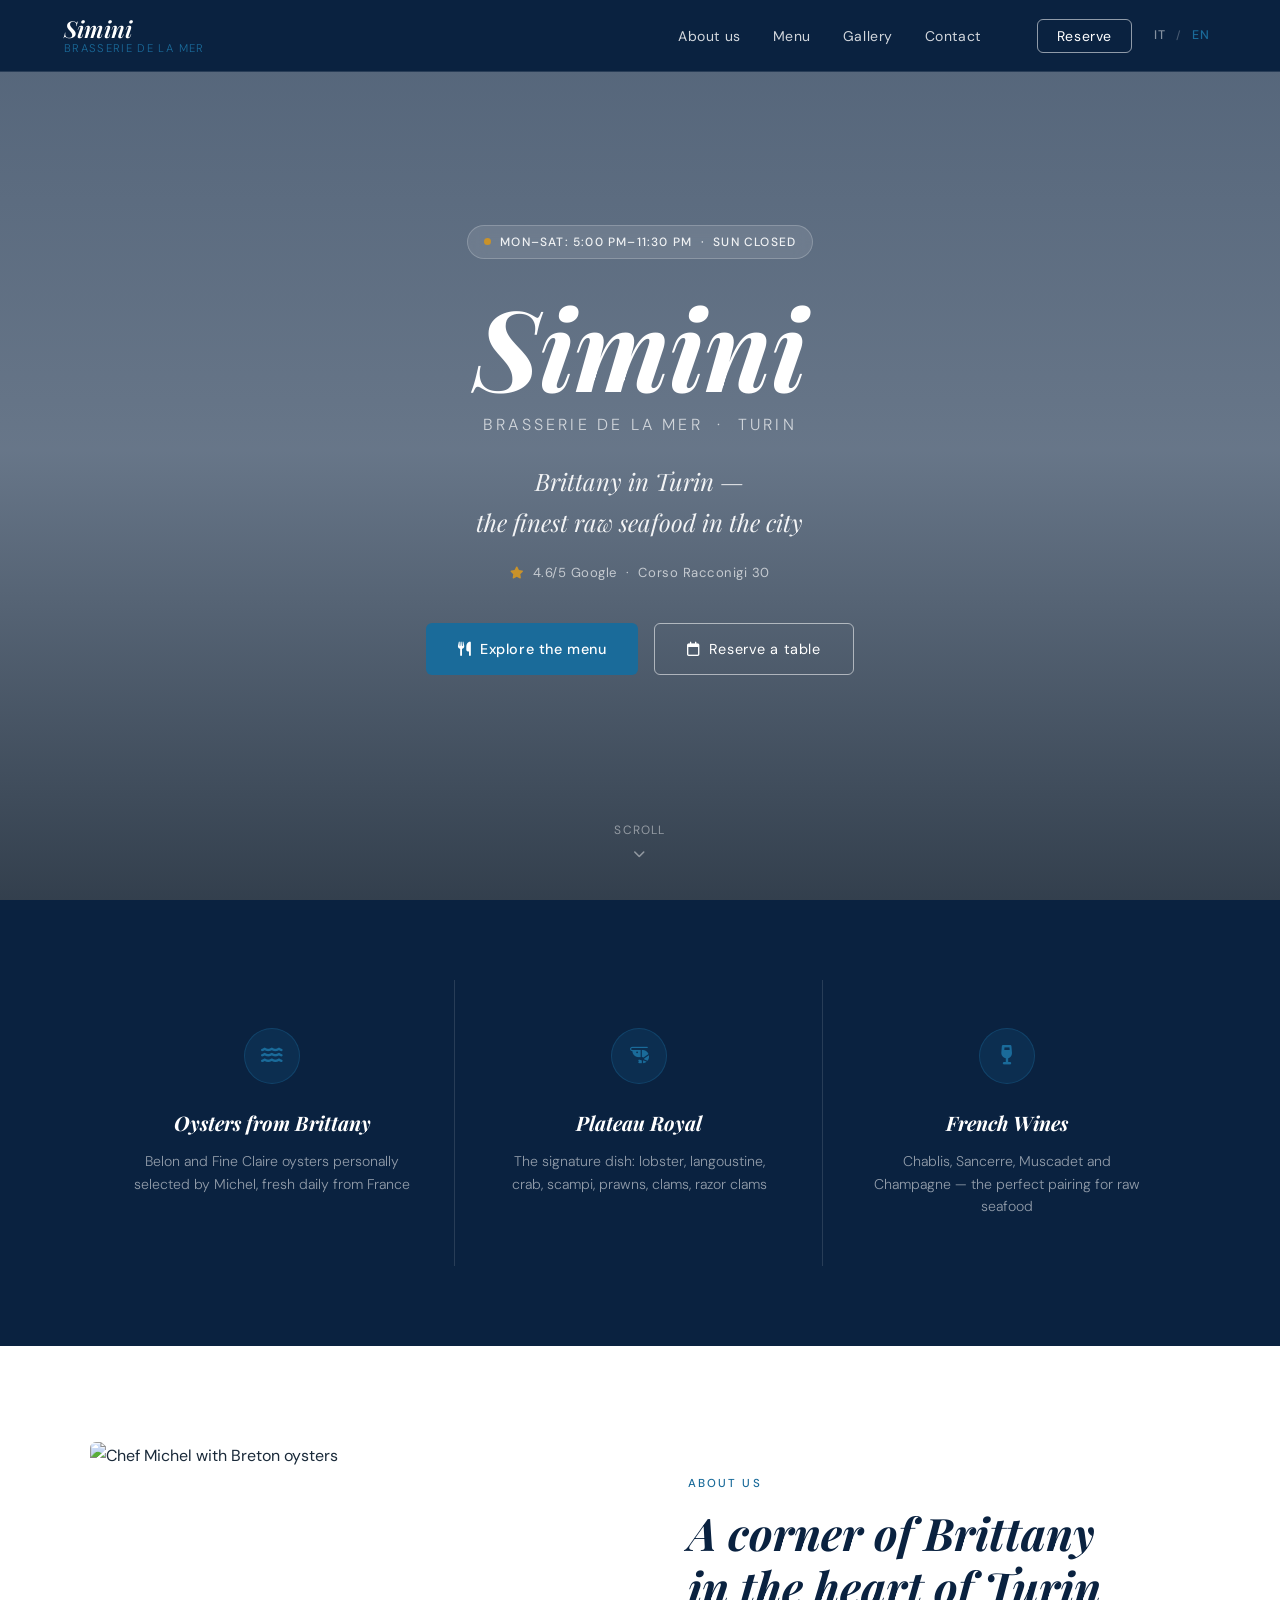
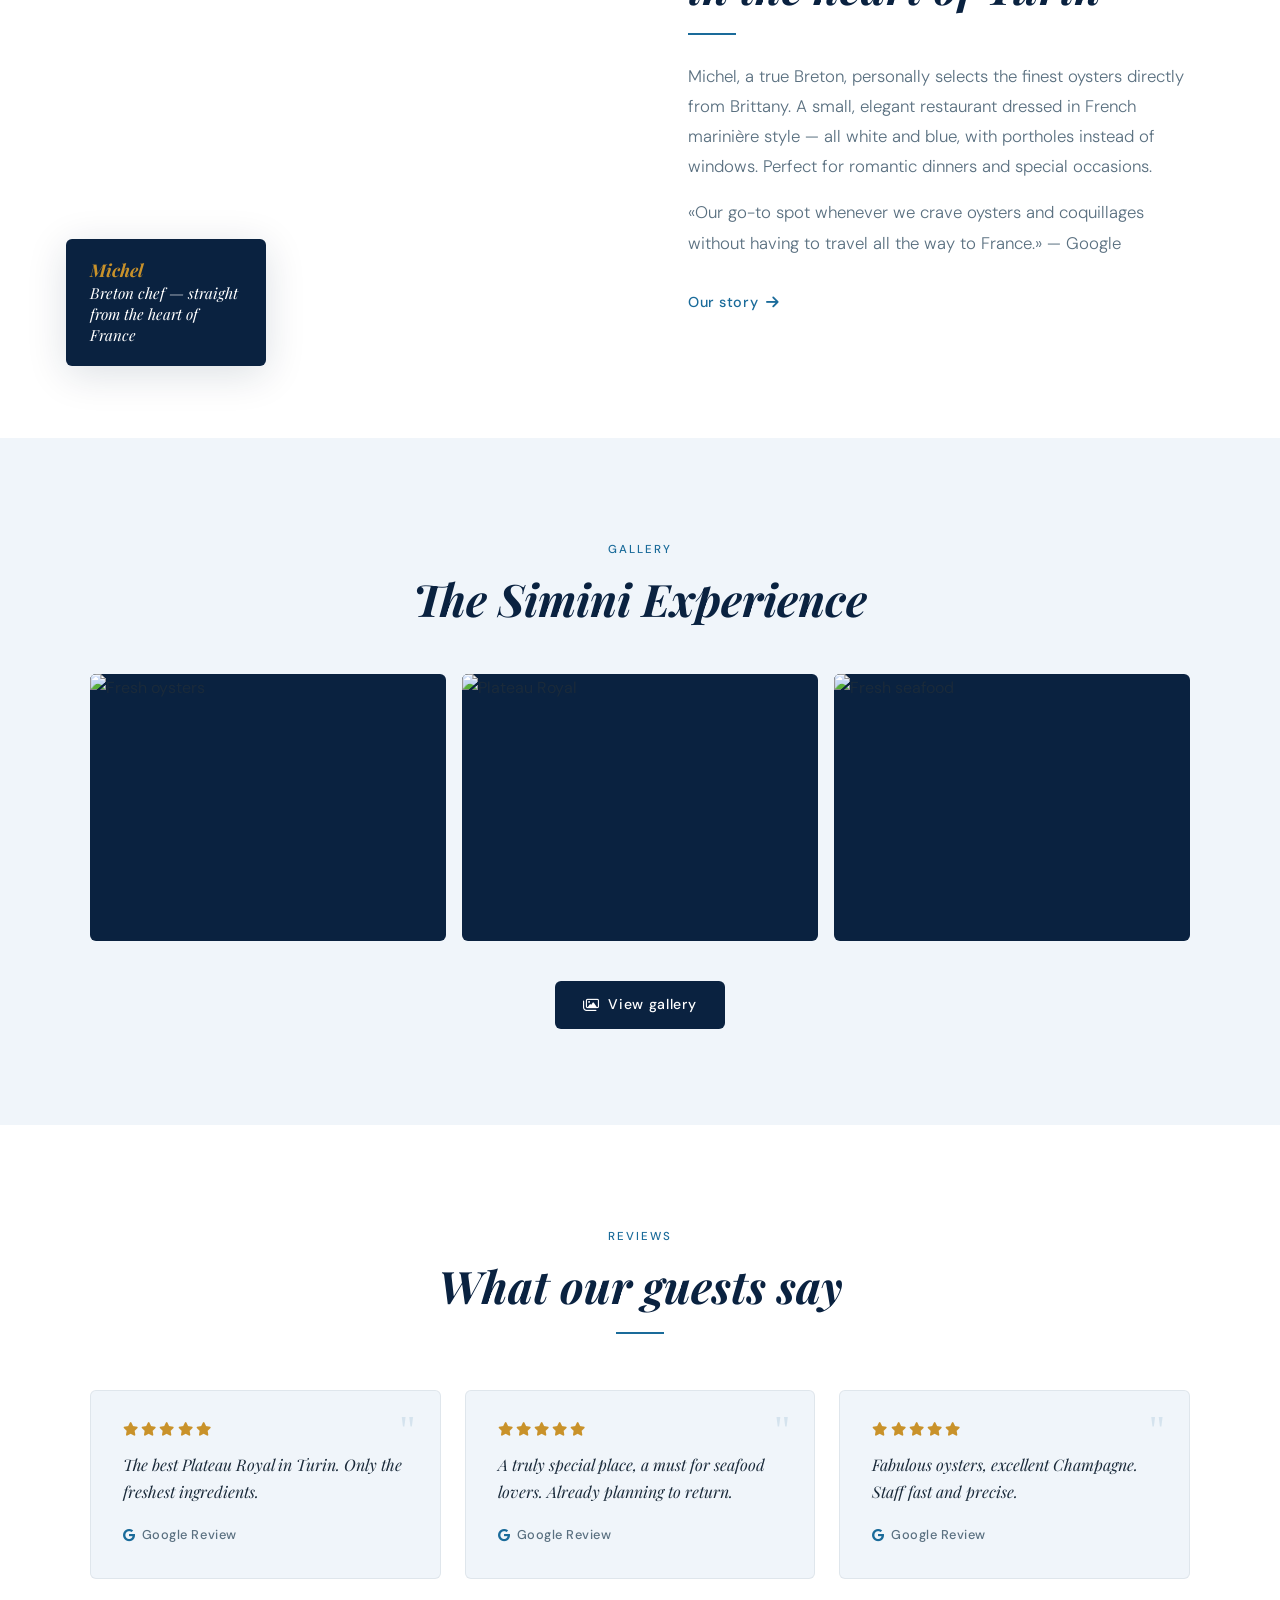
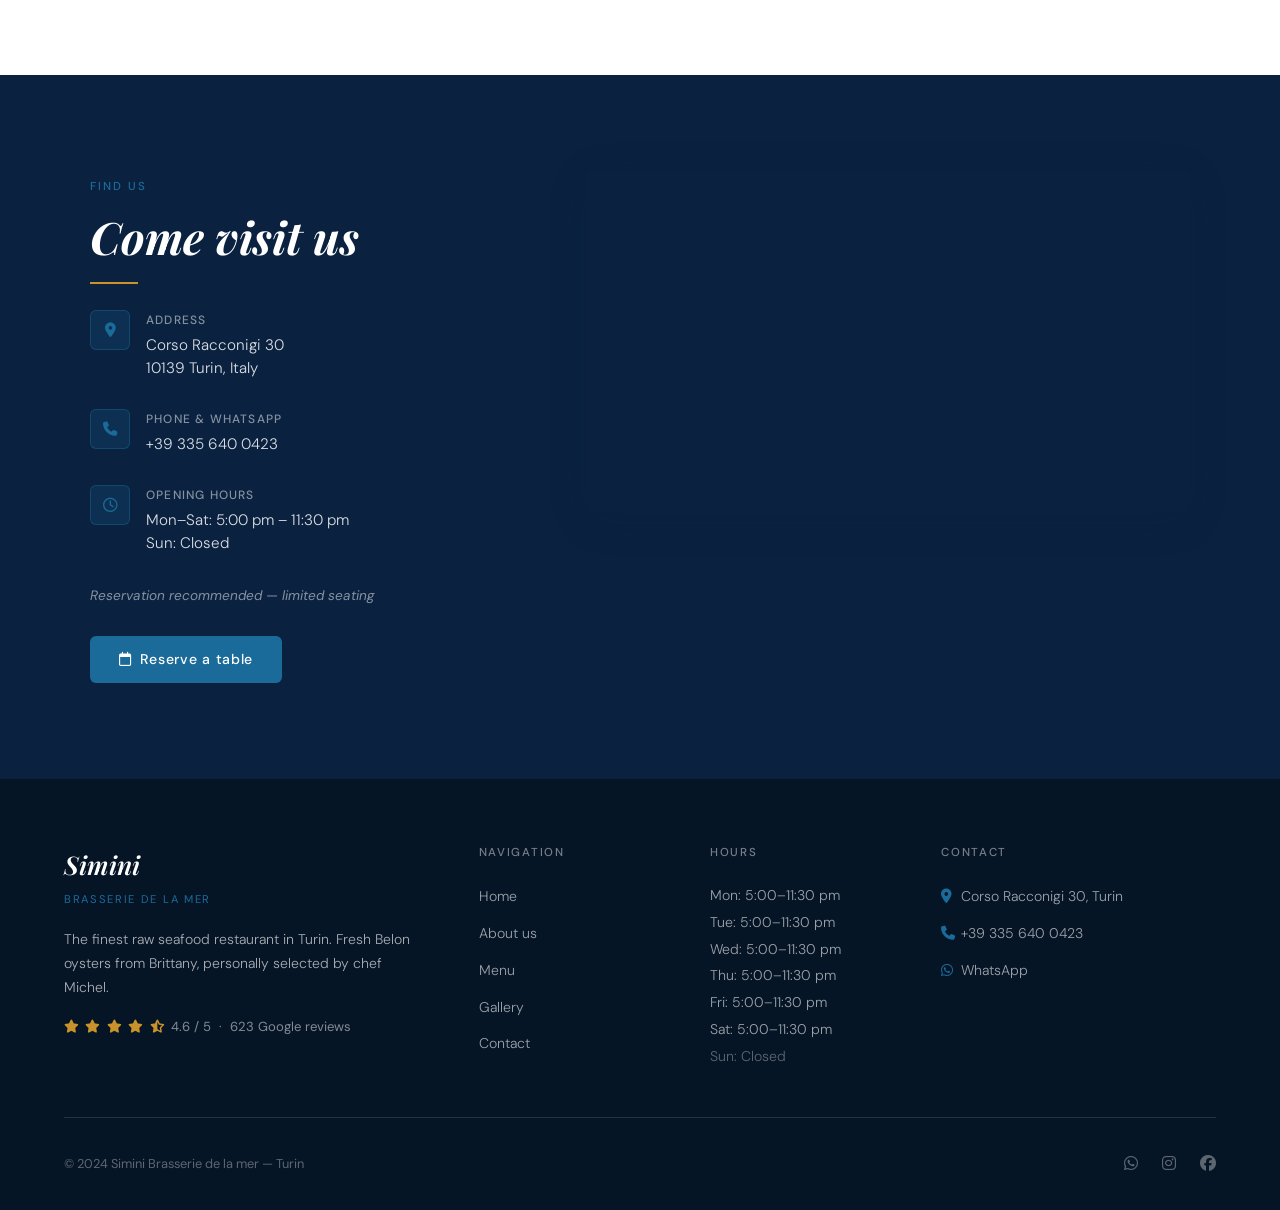
==== en/index.html @ ece5598d "Initial commit — Simini Brasserie de la mer website Multi-page IT/EN site: Home, Menu, About, Galler" ====
<!DOCTYPE html>
<html lang="en">
<head>
  <meta charset="UTF-8">
  <meta name="viewport" content="width=device-width, initial-scale=1.0">
  <title>Simini Brasserie de la mer — Raw Seafood in Turin</title>
  <meta name="description" content="The finest raw seafood restaurant in Turin. Fresh Belon oysters from Brittany, Plateau Royal, French wines. Corso Racconigi 30.">
  <link rel="stylesheet" href="../assets/css/style.css">
  <link rel="preconnect" href="https://fonts.googleapis.com">
  <link rel="preconnect" href="https://fonts.gstatic.com" crossorigin>
  <link rel="stylesheet" href="https://cdnjs.cloudflare.com/ajax/libs/font-awesome/6.5.0/css/all.min.css">
  <style>
    .fade-in { opacity:0; transform:translateY(24px); transition:opacity 0.7s ease, transform 0.7s ease; }
    .fade-in.visible { opacity:1; transform:none; }
  </style>
</head>
<body>

  <!-- NAVBAR -->
  <nav class="navbar">
    <a href="index.html" class="nav-brand">
      <span class="brand-main">Simini</span>
      <span class="brand-sub">Brasserie de la mer</span>
    </a>
    <ul class="nav-links">
      <li><a href="about.html">About us</a></li>
      <li><a href="menu.html">Menu</a></li>
      <li><a href="gallery.html">Gallery</a></li>
      <li><a href="contact.html">Contact</a></li>
      <li><a href="contact.html" class="nav-cta">Reserve</a></li>
    </ul>
    <div class="lang-toggle">
      <a href="../index.html">IT</a>
      <span class="lang-sep">/</span>
      <a href="index.html" class="active">EN</a>
    </div>
    <div class="nav-hamburger" aria-label="Menu">
      <span></span><span></span><span></span>
    </div>
  </nav>

  <!-- HERO -->
  <section class="hero">
    <div class="hero-bg"></div>
    <div class="hero-overlay"></div>
    <div class="hero-content">
      <div class="hero-eyebrow">
        <span class="dot"></span>
        Mon–Sat: 5:00 pm–11:30 pm &nbsp;·&nbsp; Sun closed
      </div>
      <h1>Simini</h1>
      <p class="hero-sub">Brasserie de la mer &nbsp;·&nbsp; Turin</p>
      <p class="hero-tagline">Brittany in Turin —<br>the finest raw seafood in the city</p>
      <p class="hero-badge">
        <i class="fa-solid fa-star"></i>
        4.6/5 Google &nbsp;·&nbsp; Corso Racconigi 30
      </p>
      <div class="hero-actions">
        <a href="menu.html" class="btn-primary">
          <i class="fa-solid fa-utensils"></i> Explore the menu
        </a>
        <a href="contact.html" class="btn-outline">
          <i class="fa-regular fa-calendar"></i> Reserve a table
        </a>
      </div>
    </div>
    <div class="hero-scroll">
      <span>Scroll</span>
      <i class="fa-solid fa-chevron-down"></i>
    </div>
  </section>

  <!-- SIGNATURE STRIP -->
  <section class="signature-strip">
    <div class="strip-grid">
      <div class="strip-card fade-in">
        <div class="strip-icon"><i class="fa-solid fa-water"></i></div>
        <h3>Oysters from Brittany</h3>
        <p>Belon and Fine Claire oysters personally selected by Michel, fresh daily from France</p>
      </div>
      <div class="strip-card fade-in">
        <div class="strip-icon"><i class="fa-solid fa-shrimp"></i></div>
        <h3>Plateau Royal</h3>
        <p>The signature dish: lobster, langoustine, crab, scampi, prawns, clams, razor clams</p>
      </div>
      <div class="strip-card fade-in">
        <div class="strip-icon"><i class="fa-solid fa-wine-glass"></i></div>
        <h3>French Wines</h3>
        <p>Chablis, Sancerre, Muscadet and Champagne — the perfect pairing for raw seafood</p>
      </div>
    </div>
  </section>

  <!-- ABOUT PREVIEW -->
  <section class="about-preview">
    <div class="about-grid">
      <div class="about-img-wrap fade-in">
        <img
          src="https://images.unsplash.com/photo-1584182896049-85bbd1c57d7c?w=800&auto=format&fit=crop"
          alt="Chef Michel with Breton oysters"
          loading="lazy"
        >
        <div class="about-img-badge">
          <strong>Michel</strong>
          Breton chef — straight from the heart of France
        </div>
      </div>
      <div class="fade-in">
        <span class="section-label">About us</span>
        <h2 class="section-title">A corner of Brittany<br>in the heart of Turin</h2>
        <div class="divider"></div>
        <p class="section-body">
          Michel, a true Breton, personally selects the finest oysters directly from Brittany.
          A small, elegant restaurant dressed in French marinière style — all white and blue,
          with portholes instead of windows. Perfect for romantic dinners and special occasions.
        </p>
        <p class="section-body mt-2">
          «Our go-to spot whenever we crave oysters and coquillages
          without having to travel all the way to France.» — Google
        </p>
        <a href="about.html" class="about-link">
          Our story <i class="fa-solid fa-arrow-right"></i>
        </a>
      </div>
    </div>
  </section>

  <!-- GALLERY PREVIEW -->
  <section class="gallery-preview">
    <div class="section-header">
      <span class="section-label">Gallery</span>
      <h2 class="section-title">The Simini Experience</h2>
    </div>
    <div class="gallery-grid">
      <div class="gallery-item fade-in">
        <img
          src="https://images.unsplash.com/photo-1559339352-11d035aa65de?w=600&auto=format&fit=crop"
          alt="Fresh oysters"
          loading="lazy"
        >
        <div class="gallery-item-overlay"><i class="fa-solid fa-plus"></i></div>
      </div>
      <div class="gallery-item fade-in">
        <img
          src="https://images.unsplash.com/photo-1534482421-64566f976cfa?w=600&auto=format&fit=crop"
          alt="Plateau Royal"
          loading="lazy"
        >
        <div class="gallery-item-overlay"><i class="fa-solid fa-plus"></i></div>
      </div>
      <div class="gallery-item fade-in">
        <img
          src="https://images.unsplash.com/photo-1569131629928-68a2c0e0c5ca?w=600&auto=format&fit=crop"
          alt="Fresh seafood"
          loading="lazy"
        >
        <div class="gallery-item-overlay"><i class="fa-solid fa-plus"></i></div>
      </div>
    </div>
    <div class="gallery-cta mt-3">
      <a href="gallery.html" class="btn-dark">
        <i class="fa-regular fa-images"></i> View gallery
      </a>
    </div>
  </section>

  <!-- REVIEWS -->
  <section class="reviews">
    <div class="section-header">
      <span class="section-label">Reviews</span>
      <h2 class="section-title">What our guests say</h2>
      <div class="divider" style="margin: 1rem auto 0;"></div>
    </div>
    <div class="reviews-grid">
      <div class="review-card fade-in">
        <div class="review-quote">"</div>
        <div class="review-stars">
          <i class="fa-solid fa-star"></i>
          <i class="fa-solid fa-star"></i>
          <i class="fa-solid fa-star"></i>
          <i class="fa-solid fa-star"></i>
          <i class="fa-solid fa-star"></i>
        </div>
        <p class="review-text">The best Plateau Royal in Turin. Only the freshest ingredients.</p>
        <p class="review-author"><i class="fa-brands fa-google"></i> Google Review</p>
      </div>
      <div class="review-card fade-in">
        <div class="review-quote">"</div>
        <div class="review-stars">
          <i class="fa-solid fa-star"></i>
          <i class="fa-solid fa-star"></i>
          <i class="fa-solid fa-star"></i>
          <i class="fa-solid fa-star"></i>
          <i class="fa-solid fa-star"></i>
        </div>
        <p class="review-text">A truly special place, a must for seafood lovers. Already planning to return.</p>
        <p class="review-author"><i class="fa-brands fa-google"></i> Google Review</p>
      </div>
      <div class="review-card fade-in">
        <div class="review-quote">"</div>
        <div class="review-stars">
          <i class="fa-solid fa-star"></i>
          <i class="fa-solid fa-star"></i>
          <i class="fa-solid fa-star"></i>
          <i class="fa-solid fa-star"></i>
          <i class="fa-solid fa-star"></i>
        </div>
        <p class="review-text">Fabulous oysters, excellent Champagne. Staff fast and precise.</p>
        <p class="review-author"><i class="fa-brands fa-google"></i> Google Review</p>
      </div>
    </div>
  </section>

  <!-- CONTACT PREVIEW -->
  <section class="contact-preview">
    <div class="contact-preview-grid">
      <div>
        <span class="section-label">Find us</span>
        <h2 class="section-title light">Come visit us</h2>
        <div class="divider gold"></div>
        <div class="contact-info-item">
          <div class="contact-info-icon"><i class="fa-solid fa-location-dot"></i></div>
          <div>
            <h4>Address</h4>
            <p>Corso Racconigi 30<br>10139 Turin, Italy</p>
          </div>
        </div>
        <div class="contact-info-item">
          <div class="contact-info-icon"><i class="fa-solid fa-phone"></i></div>
          <div>
            <h4>Phone &amp; WhatsApp</h4>
            <p><a href="tel:+393356400423" style="color:rgba(255,255,255,0.85)">+39 335 640 0423</a></p>
          </div>
        </div>
        <div class="contact-info-item">
          <div class="contact-info-icon"><i class="fa-regular fa-clock"></i></div>
          <div>
            <h4>Opening hours</h4>
            <p>Mon–Sat: 5:00 pm – 11:30 pm<br>Sun: Closed</p>
          </div>
        </div>
        <p style="font-size:0.85rem;color:rgba(255,255,255,0.5);font-style:italic;margin-top:0.5rem;">
          Reservation recommended — limited seating
        </p>
        <div style="margin-top:1.8rem;">
          <a href="contact.html" class="btn-ocean">
            <i class="fa-regular fa-calendar"></i> Reserve a table
          </a>
        </div>
      </div>
      <div class="map-container">
        <iframe
          title="Simini Turin Map"
          src="https://maps.google.com/maps?q=Simini+Brasserie+de+la+mer+Torino+Corso+Racconigi+30&output=embed"
          allowfullscreen
          loading="lazy"
        ></iframe>
      </div>
    </div>
  </section>

  <!-- FOOTER -->
  <footer>
    <div class="footer-grid">
      <div class="footer-brand">
        <span class="brand-main">Simini</span>
        <span class="brand-sub">Brasserie de la mer</span>
        <p>The finest raw seafood restaurant in Turin. Fresh Belon oysters from Brittany, personally selected by chef Michel.</p>
        <div class="footer-rating">
          <i class="fa-solid fa-star"></i>
          <i class="fa-solid fa-star"></i>
          <i class="fa-solid fa-star"></i>
          <i class="fa-solid fa-star"></i>
          <i class="fa-solid fa-star-half-stroke"></i>
          <span>4.6 / 5 &nbsp;·&nbsp; 623 Google reviews</span>
        </div>
      </div>
      <div class="footer-col">
        <h4>Navigation</h4>
        <ul>
          <li><a href="index.html">Home</a></li>
          <li><a href="about.html">About us</a></li>
          <li><a href="menu.html">Menu</a></li>
          <li><a href="gallery.html">Gallery</a></li>
          <li><a href="contact.html">Contact</a></li>
        </ul>
      </div>
      <div class="footer-col footer-hours">
        <h4>Hours</h4>
        <p>
          Mon: 5:00–11:30 pm<br>
          Tue: 5:00–11:30 pm<br>
          Wed: 5:00–11:30 pm<br>
          Thu: 5:00–11:30 pm<br>
          Fri: 5:00–11:30 pm<br>
          Sat: 5:00–11:30 pm<br>
          <span class="closed">Sun: Closed</span>
        </p>
      </div>
      <div class="footer-col">
        <h4>Contact</h4>
        <ul>
          <li><a href="https://maps.google.com/?q=Corso+Racconigi+30+Torino"><i class="fa-solid fa-location-dot" style="width:14px;color:var(--ocean);margin-right:6px;"></i>Corso Racconigi 30, Turin</a></li>
          <li><a href="tel:+393356400423"><i class="fa-solid fa-phone" style="width:14px;color:var(--ocean);margin-right:6px;"></i>+39 335 640 0423</a></li>
          <li><a href="https://wa.me/393356400423"><i class="fa-brands fa-whatsapp" style="width:14px;color:var(--ocean);margin-right:6px;"></i>WhatsApp</a></li>
        </ul>
      </div>
    </div>
    <div class="footer-bottom">
      <span class="footer-bottom-left">&copy; 2024 Simini Brasserie de la mer &mdash; Turin</span>
      <div class="footer-bottom-right">
        <a href="https://wa.me/393356400423" aria-label="WhatsApp"><i class="fa-brands fa-whatsapp"></i></a>
        <a href="https://www.instagram.com/" aria-label="Instagram"><i class="fa-brands fa-instagram"></i></a>
        <a href="https://www.facebook.com/" aria-label="Facebook"><i class="fa-brands fa-facebook"></i></a>
      </div>
    </div>
  </footer>

  <script src="../assets/js/main.js"></script>
</body>
</html>
---- assets/css/style.css ----
/* ============================================================
   Simini Brasserie de la mer — Main Stylesheet
   ============================================================ */

@import url('https://fonts.googleapis.com/css2?family=Playfair+Display:ital,wght@0,400;0,600;0,700;1,400;1,600;1,700&family=DM+Sans:wght@300;400;500&display=swap');

/* Variables */
:root {
  --navy:      #0a2240;
  --white:     #ffffff;
  --ocean:     #1a6b9a;
  --gold:      #c9922a;
  --light-bg:  #f0f5fa;
  --footer-bg: #061526;
  --text-dark: #1a2a3a;
  --text-muted:#5a7080;
  --border:    rgba(255,255,255,0.12);
  --shadow:    0 8px 40px rgba(10,34,64,0.14);
  --radius:    6px;
  --transition: 0.3s ease;
}

/* Reset */
*, *::before, *::after { box-sizing: border-box; margin: 0; padding: 0; }
html { scroll-behavior: smooth; }
body {
  font-family: 'DM Sans', sans-serif;
  font-weight: 400;
  color: var(--text-dark);
  background: var(--white);
  line-height: 1.7;
  -webkit-font-smoothing: antialiased;
}
img { display: block; max-width: 100%; height: auto; }
a { text-decoration: none; color: inherit; }
ul { list-style: none; }

/* ============================================================
   NAVBAR
   ============================================================ */
.navbar {
  position: fixed;
  top: 0; left: 0; right: 0;
  z-index: 1000;
  background: var(--navy);
  height: 72px;
  display: flex;
  align-items: center;
  padding: 0 5%;
  border-bottom: 1px solid var(--border);
  transition: background var(--transition), box-shadow var(--transition);
}
.navbar.scrolled {
  background: rgba(10,34,64,0.97);
  box-shadow: 0 2px 24px rgba(6,21,38,0.35);
}
.nav-brand {
  display: flex;
  flex-direction: column;
  line-height: 1.15;
  margin-right: auto;
}
.nav-brand .brand-main {
  font-family: 'Playfair Display', serif;
  font-style: italic;
  font-size: 1.45rem;
  font-weight: 600;
  color: var(--white);
  letter-spacing: 0.01em;
}
.nav-brand .brand-sub {
  font-family: 'DM Sans', sans-serif;
  font-weight: 300;
  font-size: 0.7rem;
  color: var(--ocean);
  letter-spacing: 0.12em;
  text-transform: uppercase;
}
.nav-links {
  display: flex;
  align-items: center;
  gap: 2rem;
}
.nav-links a {
  font-family: 'DM Sans', sans-serif;
  font-weight: 400;
  font-size: 0.875rem;
  color: rgba(255,255,255,0.82);
  letter-spacing: 0.04em;
  transition: color var(--transition);
  position: relative;
}
.nav-links a::after {
  content: '';
  position: absolute;
  bottom: -3px; left: 0;
  width: 0; height: 1px;
  background: var(--ocean);
  transition: width var(--transition);
}
.nav-links a:hover,
.nav-links a.active { color: var(--white); }
.nav-links a:hover::after,
.nav-links a.active::after { width: 100%; }
.nav-cta {
  margin-left: 1.5rem;
  padding: 0.45rem 1.2rem;
  background: transparent;
  border: 1px solid rgba(255,255,255,0.55);
  border-radius: var(--radius);
  color: var(--white) !important;
  font-size: 0.82rem;
  font-weight: 500;
  letter-spacing: 0.06em;
  transition: background var(--transition), border-color var(--transition);
}
.nav-cta:hover {
  background: var(--ocean);
  border-color: var(--ocean);
}
.nav-cta::after { display: none !important; }
.lang-toggle {
  margin-left: 1rem;
  display: flex;
  align-items: center;
  gap: 0.3rem;
  font-size: 0.78rem;
  font-weight: 500;
  letter-spacing: 0.08em;
}
.lang-toggle a {
  color: rgba(255,255,255,0.5);
  transition: color var(--transition);
  padding: 0.2rem 0.35rem;
  border-radius: 3px;
}
.lang-toggle a.active,
.lang-toggle a:hover { color: var(--white); }
.lang-toggle a.active { color: var(--ocean); }
.lang-sep { color: rgba(255,255,255,0.25); font-size: 0.7rem; }

/* Hamburger */
.nav-hamburger {
  display: none;
  flex-direction: column;
  gap: 5px;
  cursor: pointer;
  margin-left: 1rem;
  padding: 4px;
}
.nav-hamburger span {
  display: block;
  width: 22px; height: 2px;
  background: var(--white);
  border-radius: 2px;
  transition: all var(--transition);
}
.nav-hamburger.open span:nth-child(1) { transform: translateY(7px) rotate(45deg); }
.nav-hamburger.open span:nth-child(2) { opacity: 0; }
.nav-hamburger.open span:nth-child(3) { transform: translateY(-7px) rotate(-45deg); }

/* ============================================================
   HERO
   ============================================================ */
.hero {
  min-height: 100vh;
  position: relative;
  display: flex;
  align-items: center;
  justify-content: center;
  text-align: center;
  overflow: hidden;
}
.hero-bg {
  position: absolute;
  inset: 0;
  background-image: url('https://images.unsplash.com/photo-1559339352-11d035aa65de?w=1600&auto=format&fit=crop');
  background-size: cover;
  background-position: center;
  transform: scale(1.04);
  transition: transform 8s ease;
}
.hero:hover .hero-bg { transform: scale(1); }
.hero-overlay {
  position: absolute;
  inset: 0;
  background: linear-gradient(
    180deg,
    rgba(10,34,64,0.7) 0%,
    rgba(10,34,64,0.62) 50%,
    rgba(6,21,38,0.82) 100%
  );
}
.hero-content {
  position: relative;
  z-index: 2;
  padding: 0 1.5rem;
  max-width: 800px;
}
.hero-eyebrow {
  display: inline-flex;
  align-items: center;
  gap: 0.6rem;
  background: rgba(255,255,255,0.1);
  backdrop-filter: blur(8px);
  border: 1px solid rgba(255,255,255,0.2);
  border-radius: 50px;
  padding: 0.35rem 1rem;
  font-size: 0.75rem;
  font-weight: 500;
  color: rgba(255,255,255,0.9);
  letter-spacing: 0.1em;
  text-transform: uppercase;
  margin-bottom: 1.8rem;
}
.hero-eyebrow .dot {
  width: 7px; height: 7px;
  background: var(--gold);
  border-radius: 50%;
  animation: pulse 2s infinite;
}
@keyframes pulse {
  0%,100% { opacity:1; transform:scale(1); }
  50% { opacity:0.5; transform:scale(1.3); }
}
.hero h1 {
  font-family: 'Playfair Display', serif;
  font-style: italic;
  font-size: clamp(3.5rem, 9vw, 7rem);
  font-weight: 700;
  color: var(--white);
  line-height: 1.05;
  letter-spacing: -0.01em;
  margin-bottom: 0.4rem;
}
.hero-sub {
  font-family: 'DM Sans', sans-serif;
  font-weight: 300;
  font-size: clamp(0.85rem, 2vw, 1rem);
  color: rgba(255,255,255,0.7);
  letter-spacing: 0.2em;
  text-transform: uppercase;
  margin-bottom: 1.4rem;
}
.hero-tagline {
  font-family: 'Playfair Display', serif;
  font-style: italic;
  font-size: clamp(1.1rem, 2.5vw, 1.5rem);
  color: rgba(255,255,255,0.92);
  margin-bottom: 1rem;
  font-weight: 400;
}
.hero-badge {
  display: inline-flex;
  align-items: center;
  gap: 0.5rem;
  font-size: 0.82rem;
  color: rgba(255,255,255,0.65);
  margin-bottom: 2.4rem;
  letter-spacing: 0.04em;
}
.hero-badge i { color: var(--gold); font-size: 0.75rem; }
.hero-actions {
  display: flex;
  gap: 1rem;
  justify-content: center;
  flex-wrap: wrap;
}
.btn-primary {
  padding: 0.8rem 2rem;
  background: var(--ocean);
  color: var(--white);
  border: none;
  border-radius: var(--radius);
  font-family: 'DM Sans', sans-serif;
  font-weight: 500;
  font-size: 0.9rem;
  letter-spacing: 0.04em;
  cursor: pointer;
  transition: background var(--transition), transform var(--transition), box-shadow var(--transition);
  display: inline-flex;
  align-items: center;
  gap: 0.5rem;
}
.btn-primary:hover {
  background: #1580b8;
  transform: translateY(-2px);
  box-shadow: 0 6px 20px rgba(26,107,154,0.45);
}
.btn-outline {
  padding: 0.8rem 2rem;
  background: transparent;
  color: var(--white);
  border: 1px solid rgba(255,255,255,0.55);
  border-radius: var(--radius);
  font-family: 'DM Sans', sans-serif;
  font-weight: 400;
  font-size: 0.9rem;
  letter-spacing: 0.04em;
  cursor: pointer;
  transition: all var(--transition);
  display: inline-flex;
  align-items: center;
  gap: 0.5rem;
}
.btn-outline:hover {
  background: rgba(255,255,255,0.1);
  border-color: rgba(255,255,255,0.8);
  transform: translateY(-2px);
}
.hero-scroll {
  position: absolute;
  bottom: 2.5rem; left: 50%;
  transform: translateX(-50%);
  z-index: 2;
  color: rgba(255,255,255,0.45);
  font-size: 0.75rem;
  letter-spacing: 0.1em;
  text-transform: uppercase;
  display: flex;
  flex-direction: column;
  align-items: center;
  gap: 0.5rem;
}
.hero-scroll i { animation: bounce 2s infinite; }
@keyframes bounce {
  0%,100% { transform: translateY(0); }
  50% { transform: translateY(6px); }
}

/* ============================================================
   SECTIONS
   ============================================================ */
section { padding: 6rem 5%; }
.section-label {
  display: inline-block;
  font-size: 0.72rem;
  font-weight: 500;
  letter-spacing: 0.18em;
  text-transform: uppercase;
  color: var(--ocean);
  margin-bottom: 0.8rem;
}
.section-title {
  font-family: 'Playfair Display', serif;
  font-style: italic;
  font-size: clamp(1.8rem, 4vw, 2.8rem);
  font-weight: 700;
  color: var(--navy);
  line-height: 1.2;
  margin-bottom: 1.2rem;
}
.section-title.light { color: var(--white); }
.section-body {
  font-weight: 300;
  font-size: 1.05rem;
  color: var(--text-muted);
  max-width: 560px;
  line-height: 1.8;
}
.section-body.light { color: rgba(255,255,255,0.72); }
.divider {
  width: 48px; height: 2px;
  background: var(--ocean);
  margin: 1rem 0 1.6rem;
}
.divider.gold { background: var(--gold); }

/* ============================================================
   SIGNATURE STRIP
   ============================================================ */
.signature-strip {
  background: var(--navy);
  padding: 5rem 5%;
}
.strip-grid {
  display: grid;
  grid-template-columns: repeat(3,1fr);
  gap: 2px;
  max-width: 1100px;
  margin: 0 auto;
}
.strip-card {
  padding: 3rem 2.5rem;
  text-align: center;
  border-right: 1px solid var(--border);
  transition: background var(--transition);
}
.strip-card:last-child { border-right: none; }
.strip-card:hover { background: rgba(255,255,255,0.04); }
.strip-icon {
  width: 56px; height: 56px;
  background: rgba(26,107,154,0.18);
  border: 1px solid rgba(26,107,154,0.35);
  border-radius: 50%;
  display: flex;
  align-items: center;
  justify-content: center;
  margin: 0 auto 1.4rem;
  font-size: 1.2rem;
  color: var(--ocean);
  transition: background var(--transition), border-color var(--transition);
}
.strip-card:hover .strip-icon {
  background: rgba(26,107,154,0.3);
  border-color: var(--ocean);
}
.strip-card h3 {
  font-family: 'Playfair Display', serif;
  font-style: italic;
  font-size: 1.25rem;
  color: var(--white);
  margin-bottom: 0.6rem;
}
.strip-card p {
  font-size: 0.88rem;
  font-weight: 300;
  color: rgba(255,255,255,0.55);
  line-height: 1.6;
}

/* ============================================================
   ABOUT PREVIEW
   ============================================================ */
.about-preview {
  background: var(--white);
}
.about-grid {
  display: grid;
  grid-template-columns: 1fr 1fr;
  gap: 6rem;
  align-items: center;
  max-width: 1100px;
  margin: 0 auto;
}
.about-img-wrap {
  position: relative;
}
.about-img-wrap img {
  width: 100%;
  height: 500px;
  object-fit: cover;
  border-radius: var(--radius);
}
.about-img-badge {
  position: absolute;
  bottom: -1.5rem; left: -1.5rem;
  background: var(--navy);
  color: var(--white);
  padding: 1.2rem 1.5rem;
  border-radius: var(--radius);
  font-family: 'Playfair Display', serif;
  font-style: italic;
  font-size: 0.95rem;
  box-shadow: var(--shadow);
  max-width: 200px;
  line-height: 1.4;
}
.about-img-badge strong { display: block; font-size: 1.1rem; color: var(--gold); }
.about-link {
  display: inline-flex;
  align-items: center;
  gap: 0.5rem;
  margin-top: 2rem;
  font-weight: 500;
  font-size: 0.9rem;
  color: var(--ocean);
  letter-spacing: 0.04em;
  transition: gap var(--transition);
}
.about-link:hover { gap: 0.8rem; }

/* ============================================================
   GALLERY PREVIEW
   ============================================================ */
.gallery-preview {
  background: var(--light-bg);
}
.gallery-preview .section-header {
  text-align: center;
  margin-bottom: 3rem;
}
.gallery-grid {
  display: grid;
  grid-template-columns: repeat(3,1fr);
  gap: 1rem;
  max-width: 1100px;
  margin: 0 auto 2.5rem;
}
.gallery-item {
  position: relative;
  overflow: hidden;
  border-radius: var(--radius);
  aspect-ratio: 4/3;
  background: var(--navy);
}
.gallery-item img {
  width: 100%; height: 100%;
  object-fit: cover;
  transition: transform 0.6s ease;
}
.gallery-item:hover img { transform: scale(1.07); }
.gallery-item-overlay {
  position: absolute;
  inset: 0;
  background: rgba(10,34,64,0.35);
  opacity: 0;
  transition: opacity var(--transition);
  display: flex;
  align-items: center;
  justify-content: center;
  color: var(--white);
  font-size: 1.5rem;
}
.gallery-item:hover .gallery-item-overlay { opacity: 1; }
.gallery-cta { text-align: center; }

/* ============================================================
   REVIEWS
   ============================================================ */
.reviews {
  background: var(--white);
}
.reviews .section-header {
  text-align: center;
  margin-bottom: 3.5rem;
}
.reviews-grid {
  display: grid;
  grid-template-columns: repeat(3,1fr);
  gap: 1.5rem;
  max-width: 1100px;
  margin: 0 auto;
}
.review-card {
  background: var(--light-bg);
  border: 1px solid rgba(10,34,64,0.07);
  border-radius: var(--radius);
  padding: 2rem;
  transition: transform var(--transition), box-shadow var(--transition);
  position: relative;
}
.review-card:hover {
  transform: translateY(-4px);
  box-shadow: var(--shadow);
}
.review-stars {
  display: flex;
  gap: 0.2rem;
  margin-bottom: 1rem;
}
.review-stars i { color: var(--gold); font-size: 0.85rem; }
.review-text {
  font-family: 'Playfair Display', serif;
  font-style: italic;
  font-size: 1rem;
  color: var(--text-dark);
  line-height: 1.65;
  margin-bottom: 1.2rem;
}
.review-author {
  font-size: 0.8rem;
  font-weight: 500;
  color: var(--text-muted);
  letter-spacing: 0.04em;
  display: flex;
  align-items: center;
  gap: 0.4rem;
}
.review-author i { color: var(--ocean); }
.review-quote {
  position: absolute;
  top: 1.2rem; right: 1.5rem;
  font-size: 2.5rem;
  color: var(--ocean);
  opacity: 0.12;
  font-family: Georgia, serif;
  line-height: 1;
}

/* ============================================================
   CONTACT PREVIEW
   ============================================================ */
.contact-preview {
  background: var(--navy);
  padding: 6rem 5%;
}
.contact-preview-grid {
  display: grid;
  grid-template-columns: 1fr 1.4fr;
  gap: 4rem;
  align-items: start;
  max-width: 1100px;
  margin: 0 auto;
}
.contact-info-item {
  display: flex;
  align-items: flex-start;
  gap: 1rem;
  margin-bottom: 1.8rem;
}
.contact-info-icon {
  width: 40px; height: 40px;
  min-width: 40px;
  background: rgba(26,107,154,0.2);
  border: 1px solid rgba(26,107,154,0.4);
  border-radius: var(--radius);
  display: flex;
  align-items: center;
  justify-content: center;
  color: var(--ocean);
  font-size: 0.9rem;
}
.contact-info-item h4 {
  font-size: 0.75rem;
  font-weight: 500;
  letter-spacing: 0.1em;
  text-transform: uppercase;
  color: rgba(255,255,255,0.5);
  margin-bottom: 0.25rem;
}
.contact-info-item p, .contact-info-item a {
  font-size: 0.95rem;
  color: rgba(255,255,255,0.85);
  font-weight: 300;
  line-height: 1.5;
}
.map-container {
  border-radius: var(--radius);
  overflow: hidden;
  box-shadow: var(--shadow);
}
.map-container iframe {
  width: 100%;
  height: 340px;
  border: none;
  display: block;
}

/* ============================================================
   MENU PAGE
   ============================================================ */
.page-header {
  padding: 10rem 5% 5rem;
  background: var(--navy);
  text-align: center;
  position: relative;
  overflow: hidden;
}
.page-header::before {
  content: '';
  position: absolute;
  inset: 0;
  background: url('https://images.unsplash.com/photo-1559339352-11d035aa65de?w=1200&auto=format&fit=crop') center/cover;
  opacity: 0.12;
}
.page-header > * { position: relative; z-index: 1; }
.page-header .section-label { color: var(--ocean); }
.page-header .section-title { color: var(--white); font-size: clamp(2rem, 5vw, 3.5rem); }
.page-header .section-body { color: rgba(255,255,255,0.65); margin: 0 auto; max-width: 600px; }
.menu-page { padding: 5rem 5%; background: var(--white); }
.menu-inner { max-width: 900px; margin: 0 auto; }
.menu-category {
  margin-bottom: 4rem;
  padding-bottom: 4rem;
  border-bottom: 1px solid rgba(10,34,64,0.08);
}
.menu-category:last-child { border-bottom: none; margin-bottom: 0; }
.menu-cat-header {
  display: flex;
  align-items: center;
  gap: 1rem;
  margin-bottom: 0.6rem;
}
.menu-cat-icon {
  width: 46px; height: 46px;
  background: var(--light-bg);
  border-radius: 50%;
  display: flex;
  align-items: center;
  justify-content: center;
  color: var(--ocean);
  font-size: 1rem;
}
.menu-cat-header h2 {
  font-family: 'Playfair Display', serif;
  font-style: italic;
  font-size: 1.7rem;
  font-weight: 700;
  color: var(--navy);
}
.menu-cat-header .star-badge {
  display: inline-flex;
  gap: 0.15rem;
}
.menu-cat-header .star-badge i { color: var(--gold); font-size: 0.7rem; }
.menu-cat-desc {
  font-size: 0.92rem;
  font-weight: 300;
  color: var(--text-muted);
  margin-bottom: 2rem;
  line-height: 1.7;
  max-width: 680px;
  padding-left: 3.5rem;
}
.menu-items { padding-left: 3.5rem; }
.menu-item {
  display: flex;
  justify-content: space-between;
  align-items: baseline;
  padding: 0.9rem 0;
  border-bottom: 1px dashed rgba(10,34,64,0.1);
  gap: 1rem;
}
.menu-item:last-child { border-bottom: none; }
.menu-item-name {
  font-weight: 400;
  font-size: 1rem;
  color: var(--text-dark);
}
.menu-item-name span {
  display: block;
  font-size: 0.82rem;
  font-weight: 300;
  color: var(--text-muted);
  margin-top: 0.15rem;
  font-style: italic;
}
.menu-item-dots {
  flex: 1;
  border-bottom: 1px dashed rgba(10,34,64,0.15);
  margin: 0 0.5rem;
  margin-bottom: 4px;
}
.menu-note {
  margin-top: 1.5rem;
  padding: 1rem 1.2rem;
  background: var(--light-bg);
  border-left: 3px solid var(--ocean);
  border-radius: 0 var(--radius) var(--radius) 0;
  font-size: 0.85rem;
  font-style: italic;
  color: var(--text-muted);
}
.menu-note i { color: var(--ocean); margin-right: 0.4rem; }

/* ============================================================
   ABOUT PAGE
   ============================================================ */
.about-page { padding: 5rem 5%; }
.about-page-inner { max-width: 1100px; margin: 0 auto; }
.about-story {
  display: grid;
  grid-template-columns: 1fr 1fr;
  gap: 5rem;
  align-items: center;
  margin-bottom: 5rem;
}
.about-story img {
  width: 100%; height: 480px;
  object-fit: cover;
  border-radius: var(--radius);
}
.about-stats {
  display: grid;
  grid-template-columns: repeat(3,1fr);
  gap: 1.5rem;
  margin-top: 3rem;
}
.stat-card {
  background: var(--navy);
  color: var(--white);
  border-radius: var(--radius);
  padding: 2rem;
  text-align: center;
}
.stat-number {
  font-family: 'Playfair Display', serif;
  font-style: italic;
  font-size: 2.4rem;
  font-weight: 700;
  color: var(--gold);
  display: block;
  line-height: 1;
  margin-bottom: 0.4rem;
}
.stat-label {
  font-size: 0.8rem;
  font-weight: 300;
  color: rgba(255,255,255,0.65);
  letter-spacing: 0.06em;
}
.about-philosophy {
  background: var(--light-bg);
  border-radius: var(--radius);
  padding: 3.5rem;
  margin-top: 3rem;
  display: grid;
  grid-template-columns: 1fr 2fr;
  gap: 3rem;
  align-items: center;
}
.about-philosophy blockquote {
  font-family: 'Playfair Display', serif;
  font-style: italic;
  font-size: 1.25rem;
  color: var(--navy);
  line-height: 1.65;
  border-left: 3px solid var(--gold);
  padding-left: 1.5rem;
}
.about-philosophy blockquote cite {
  display: block;
  font-size: 0.82rem;
  font-style: normal;
  color: var(--text-muted);
  margin-top: 0.8rem;
  letter-spacing: 0.06em;
}

/* ============================================================
   GALLERY PAGE
   ============================================================ */
.gallery-page { padding: 5rem 5%; background: var(--white); }
.gallery-page-inner { max-width: 1200px; margin: 0 auto; }
.gallery-full-grid {
  display: grid;
  grid-template-columns: repeat(3,1fr);
  gap: 1.2rem;
}
.gallery-full-item {
  position: relative;
  overflow: hidden;
  border-radius: var(--radius);
  aspect-ratio: 4/3;
  background: var(--light-bg);
  cursor: pointer;
}
.gallery-full-item img {
  width: 100%; height: 100%;
  object-fit: cover;
  transition: transform 0.7s ease;
}
.gallery-full-item:hover img { transform: scale(1.08); }
.gallery-full-item .overlay {
  position: absolute;
  inset: 0;
  background: rgba(10,34,64,0.45);
  opacity: 0;
  transition: opacity var(--transition);
  display: flex;
  align-items: center;
  justify-content: center;
  color: var(--white);
  font-size: 1.8rem;
}
.gallery-full-item:hover .overlay { opacity: 1; }
.gallery-coming-soon {
  text-align: center;
  padding: 3rem;
  background: var(--light-bg);
  border-radius: var(--radius);
  margin-top: 3rem;
}
.gallery-coming-soon i {
  font-size: 2rem;
  color: var(--ocean);
  margin-bottom: 1rem;
  display: block;
}
.gallery-coming-soon p {
  font-style: italic;
  color: var(--text-muted);
}

/* ============================================================
   CONTACT PAGE
   ============================================================ */
.contact-page { padding: 5rem 5%; }
.contact-page-inner {
  display: grid;
  grid-template-columns: 1fr 1.3fr;
  gap: 5rem;
  max-width: 1100px;
  margin: 0 auto;
}
.contact-details { }
.contact-detail-card {
  display: flex;
  gap: 1rem;
  margin-bottom: 2rem;
  padding-bottom: 2rem;
  border-bottom: 1px solid rgba(10,34,64,0.07);
}
.contact-detail-card:last-of-type { border-bottom: none; }
.detail-icon {
  width: 48px; height: 48px;
  min-width: 48px;
  background: var(--light-bg);
  border-radius: var(--radius);
  display: flex;
  align-items: center;
  justify-content: center;
  color: var(--ocean);
  font-size: 1rem;
}
.detail-text h4 {
  font-size: 0.75rem;
  font-weight: 500;
  letter-spacing: 0.1em;
  text-transform: uppercase;
  color: var(--ocean);
  margin-bottom: 0.3rem;
}
.detail-text p, .detail-text a {
  font-size: 0.95rem;
  color: var(--text-dark);
  line-height: 1.6;
  font-weight: 300;
}
.detail-text a:hover { color: var(--ocean); }
.contact-map { margin-top: 2rem; border-radius: var(--radius); overflow: hidden; }
.contact-map iframe { width: 100%; height: 280px; border: none; display: block; }

/* Contact Form */
.contact-form-wrap {
  background: var(--light-bg);
  border-radius: var(--radius);
  padding: 2.5rem;
}
.contact-form-wrap h2 {
  font-family: 'Playfair Display', serif;
  font-style: italic;
  font-size: 1.6rem;
  color: var(--navy);
  margin-bottom: 0.5rem;
}
.contact-form-wrap p {
  font-size: 0.88rem;
  color: var(--text-muted);
  margin-bottom: 1.8rem;
}
.form-row {
  display: grid;
  grid-template-columns: 1fr 1fr;
  gap: 1rem;
}
.form-group {
  margin-bottom: 1.2rem;
}
.form-group label {
  display: block;
  font-size: 0.78rem;
  font-weight: 500;
  letter-spacing: 0.08em;
  text-transform: uppercase;
  color: var(--navy);
  margin-bottom: 0.4rem;
}
.form-group input,
.form-group select,
.form-group textarea {
  width: 100%;
  padding: 0.75rem 1rem;
  border: 1px solid rgba(10,34,64,0.18);
  border-radius: var(--radius);
  font-family: 'DM Sans', sans-serif;
  font-size: 0.92rem;
  font-weight: 300;
  color: var(--text-dark);
  background: var(--white);
  transition: border-color var(--transition), box-shadow var(--transition);
  appearance: none;
}
.form-group input:focus,
.form-group select:focus,
.form-group textarea:focus {
  outline: none;
  border-color: var(--ocean);
  box-shadow: 0 0 0 3px rgba(26,107,154,0.12);
}
.form-group textarea { resize: vertical; min-height: 100px; }
.form-submit {
  width: 100%;
  padding: 0.95rem;
  background: var(--navy);
  color: var(--white);
  border: none;
  border-radius: var(--radius);
  font-family: 'DM Sans', sans-serif;
  font-weight: 500;
  font-size: 0.95rem;
  letter-spacing: 0.06em;
  cursor: pointer;
  transition: background var(--transition), transform var(--transition);
  display: flex;
  align-items: center;
  justify-content: center;
  gap: 0.6rem;
}
.form-submit:hover {
  background: var(--ocean);
  transform: translateY(-2px);
}

/* ============================================================
   FOOTER
   ============================================================ */
footer {
  background: var(--footer-bg);
  color: rgba(255,255,255,0.65);
  padding: 4rem 5% 2rem;
}
.footer-grid {
  display: grid;
  grid-template-columns: 2fr 1fr 1fr 1.5fr;
  gap: 3rem;
  max-width: 1200px;
  margin: 0 auto 3rem;
}
.footer-brand .brand-main {
  font-family: 'Playfair Display', serif;
  font-style: italic;
  font-size: 1.6rem;
  font-weight: 600;
  color: var(--white);
  display: block;
  margin-bottom: 0.2rem;
}
.footer-brand .brand-sub {
  font-size: 0.7rem;
  letter-spacing: 0.15em;
  text-transform: uppercase;
  color: var(--ocean);
  display: block;
  margin-bottom: 1.2rem;
}
.footer-brand p {
  font-size: 0.875rem;
  line-height: 1.7;
  font-weight: 300;
}
.footer-col h4 {
  font-size: 0.72rem;
  font-weight: 500;
  letter-spacing: 0.15em;
  text-transform: uppercase;
  color: rgba(255,255,255,0.45);
  margin-bottom: 1.2rem;
}
.footer-col ul li {
  margin-bottom: 0.6rem;
}
.footer-col ul li a {
  font-size: 0.88rem;
  font-weight: 300;
  color: rgba(255,255,255,0.6);
  transition: color var(--transition);
}
.footer-col ul li a:hover { color: var(--white); }
.footer-hours p {
  font-size: 0.88rem;
  font-weight: 300;
  line-height: 1.9;
  color: rgba(255,255,255,0.6);
}
.footer-hours .closed { color: rgba(255,255,255,0.35); }
.footer-bottom {
  display: flex;
  align-items: center;
  justify-content: space-between;
  padding-top: 2rem;
  border-top: 1px solid var(--border);
  max-width: 1200px;
  margin: 0 auto;
  font-size: 0.8rem;
  flex-wrap: wrap;
  gap: 1rem;
}
.footer-bottom-left { color: rgba(255,255,255,0.35); }
.footer-bottom-right {
  display: flex;
  gap: 1.5rem;
}
.footer-bottom-right a {
  color: rgba(255,255,255,0.35);
  transition: color var(--transition);
  font-size: 1rem;
}
.footer-bottom-right a:hover { color: var(--ocean); }
.footer-rating {
  display: flex;
  align-items: center;
  gap: 0.4rem;
  margin-top: 1rem;
  font-size: 0.82rem;
  color: rgba(255,255,255,0.5);
}
.footer-rating i { color: var(--gold); }

/* ============================================================
   UTILITY
   ============================================================ */
.text-center { text-align: center; }
.mt-1 { margin-top: 0.5rem; }
.mt-2 { margin-top: 1rem; }
.mt-3 { margin-top: 1.5rem; }
.btn-dark {
  padding: 0.75rem 1.8rem;
  background: var(--navy);
  color: var(--white);
  border: none;
  border-radius: var(--radius);
  font-family: 'DM Sans', sans-serif;
  font-weight: 500;
  font-size: 0.88rem;
  letter-spacing: 0.05em;
  cursor: pointer;
  transition: background var(--transition), transform var(--transition);
  display: inline-flex;
  align-items: center;
  gap: 0.5rem;
}
.btn-dark:hover { background: var(--ocean); transform: translateY(-2px); }
.btn-ocean {
  padding: 0.75rem 1.8rem;
  background: var(--ocean);
  color: var(--white);
  border: none;
  border-radius: var(--radius);
  font-family: 'DM Sans', sans-serif;
  font-weight: 500;
  font-size: 0.88rem;
  letter-spacing: 0.05em;
  cursor: pointer;
  transition: background var(--transition), transform var(--transition);
  display: inline-flex;
  align-items: center;
  gap: 0.5rem;
}
.btn-ocean:hover { background: #1580b8; transform: translateY(-2px); }

/* ============================================================
   RESPONSIVE
   ============================================================ */
@media (max-width: 1024px) {
  .about-grid, .about-story { grid-template-columns: 1fr; gap: 3rem; }
  .about-img-wrap img, .about-story img { height: 380px; }
  .about-img-badge { display: none; }
  .footer-grid { grid-template-columns: 1fr 1fr; }
  .contact-preview-grid { grid-template-columns: 1fr; gap: 2.5rem; }
  .contact-page-inner { grid-template-columns: 1fr; gap: 3rem; }
  .about-philosophy { grid-template-columns: 1fr; gap: 1.5rem; }
}

@media (max-width: 768px) {
  section { padding: 4rem 5%; }
  .nav-links { display: none; }
  .nav-hamburger { display: flex; }
  .nav-links.mobile-open {
    display: flex;
    flex-direction: column;
    position: fixed;
    top: 72px; left: 0; right: 0;
    background: var(--navy);
    padding: 2rem 5%;
    gap: 1.2rem;
    border-top: 1px solid var(--border);
    z-index: 999;
  }
  .nav-links.mobile-open a { font-size: 1rem; padding: 0.3rem 0; }
  .strip-grid { grid-template-columns: 1fr; }
  .strip-card { border-right: none; border-bottom: 1px solid var(--border); }
  .strip-card:last-child { border-bottom: none; }
  .gallery-grid, .gallery-full-grid { grid-template-columns: 1fr 1fr; }
  .reviews-grid { grid-template-columns: 1fr; }
  .about-stats { grid-template-columns: 1fr; gap: 1rem; }
  .footer-grid { grid-template-columns: 1fr; gap: 2rem; }
  .footer-bottom { flex-direction: column; text-align: center; }
  .form-row { grid-template-columns: 1fr; }
  .hero h1 { font-size: clamp(2.8rem, 10vw, 4rem); }
}

@media (max-width: 480px) {
  .gallery-grid, .gallery-full-grid { grid-template-columns: 1fr; }
  .hero-actions { flex-direction: column; align-items: center; }
  .hero-actions a, .hero-actions button { width: 100%; justify-content: center; }
}
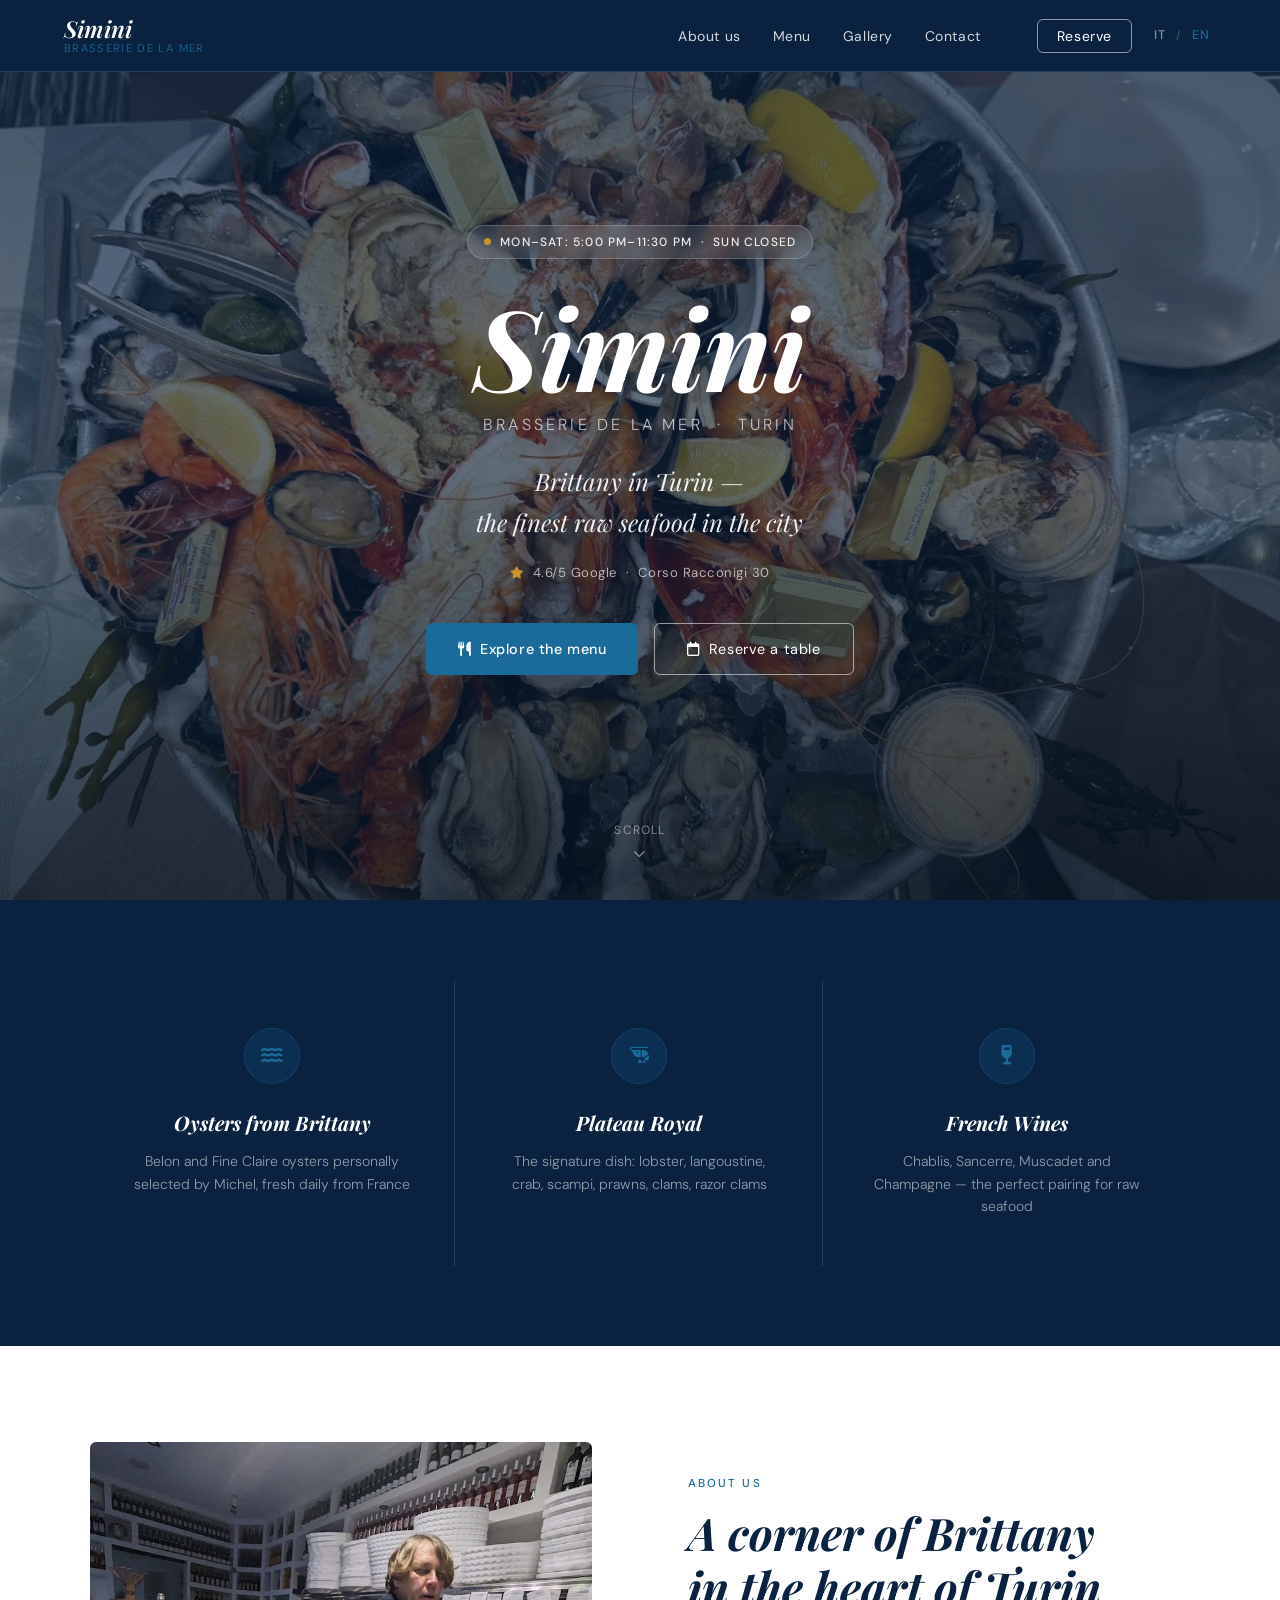
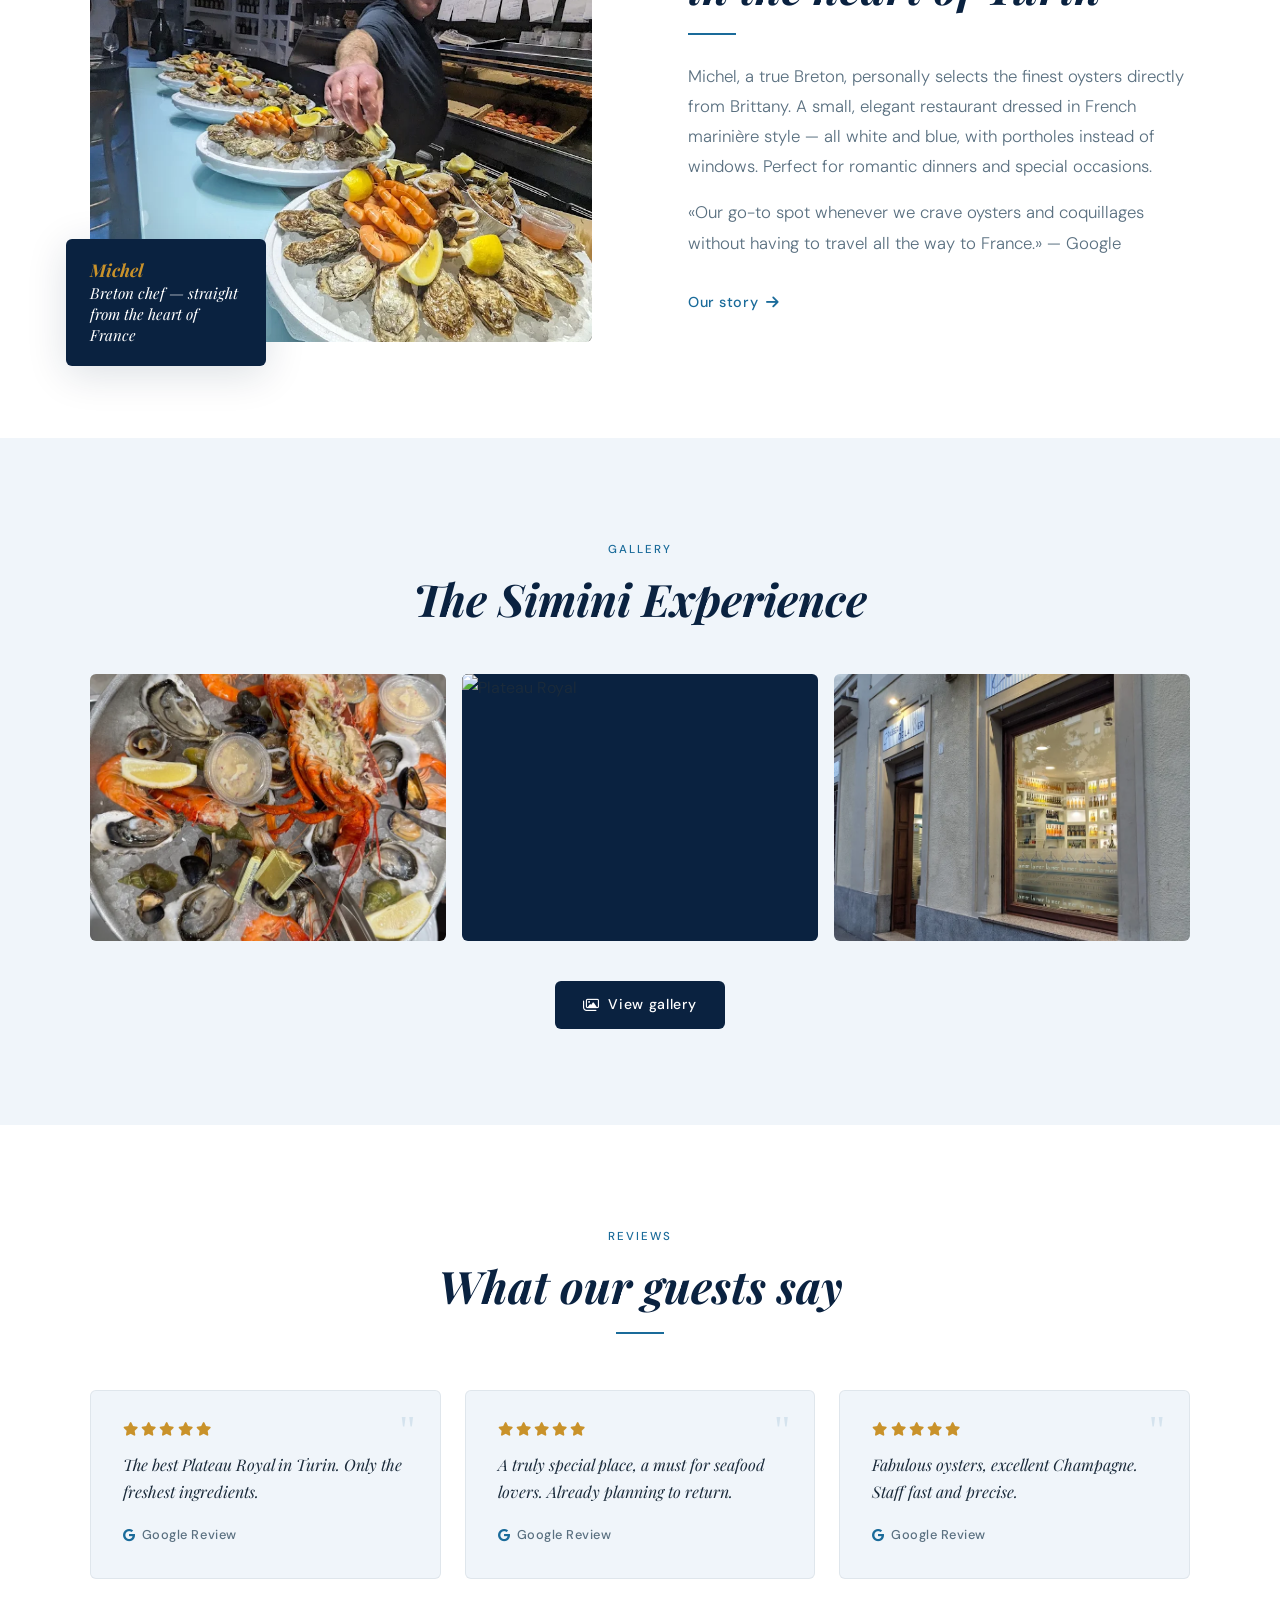
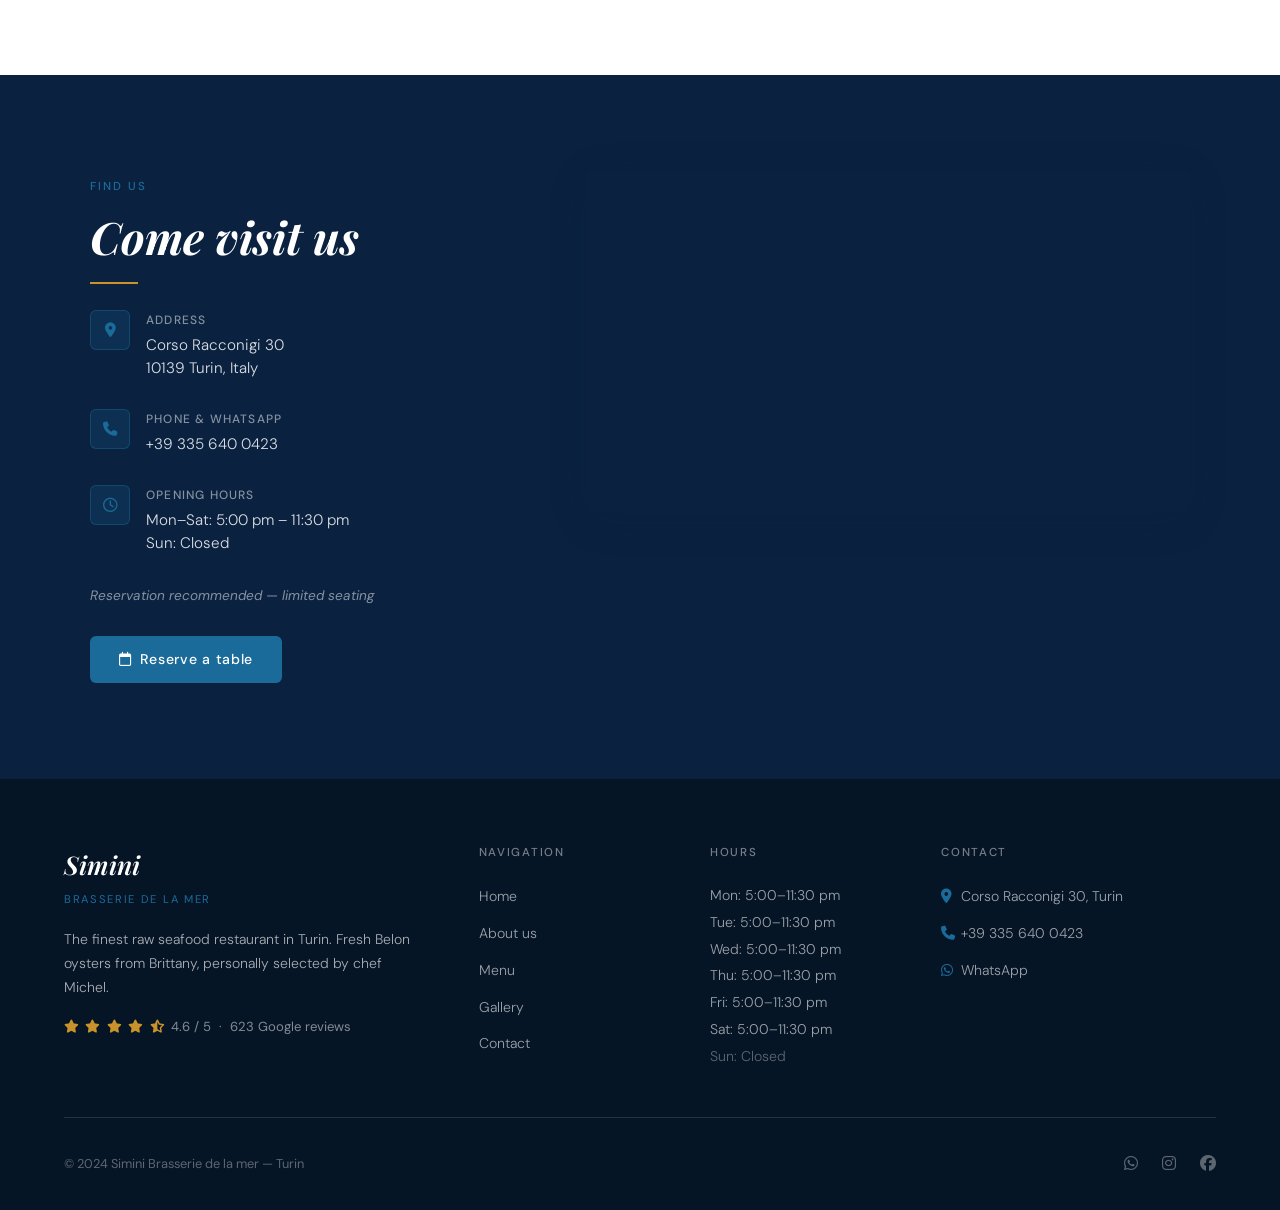
==== commit bcf3657b: "Replace Unsplash placeholders with real restaurant photos - Add all local images to assets/images/ (" ====
--- a/en/index.html
+++ b/en/index.html
@@ -96,7 +96,7 @@
     <div class="about-grid">
       <div class="about-img-wrap fade-in">
         <img
-          src="https://images.unsplash.com/photo-1584182896049-85bbd1c57d7c?w=800&auto=format&fit=crop"
+          src="../assets/images/chef.webp"
           alt="Chef Michel with Breton oysters"
           loading="lazy"
         >
@@ -134,7 +134,7 @@
     <div class="gallery-grid">
       <div class="gallery-item fade-in">
         <img
-          src="https://images.unsplash.com/photo-1559339352-11d035aa65de?w=600&auto=format&fit=crop"
+          src="../assets/images/plateau-royal.webp"
           alt="Fresh oysters"
           loading="lazy"
         >
@@ -142,7 +142,7 @@
       </div>
       <div class="gallery-item fade-in">
         <img
-          src="https://images.unsplash.com/photo-1534482421-64566f976cfa?w=600&auto=format&fit=crop"
+          src="../assets/images/plateau-toast-2.webp"
           alt="Plateau Royal"
           loading="lazy"
         >
@@ -150,7 +150,7 @@
       </div>
       <div class="gallery-item fade-in">
         <img
-          src="https://images.unsplash.com/photo-1569131629928-68a2c0e0c5ca?w=600&auto=format&fit=crop"
+          src="../assets/images/exterior.webp"
           alt="Fresh seafood"
           loading="lazy"
         >
--- a/assets/css/style.css
+++ b/assets/css/style.css
@@ -174,7 +174,7 @@
 .hero-bg {
   position: absolute;
   inset: 0;
-  background-image: url('https://images.unsplash.com/photo-1559339352-11d035aa65de?w=1600&auto=format&fit=crop');
+  background-image: url('../images/hero.webp');
   background-size: cover;
   background-position: center;
   transform: scale(1.04);
@@ -651,7 +651,7 @@
   content: '';
   position: absolute;
   inset: 0;
-  background: url('https://images.unsplash.com/photo-1559339352-11d035aa65de?w=1200&auto=format&fit=crop') center/cover;
+  background: url('../images/hero.webp') center/cover;
   opacity: 0.12;
 }
 .page-header > * { position: relative; z-index: 1; }
